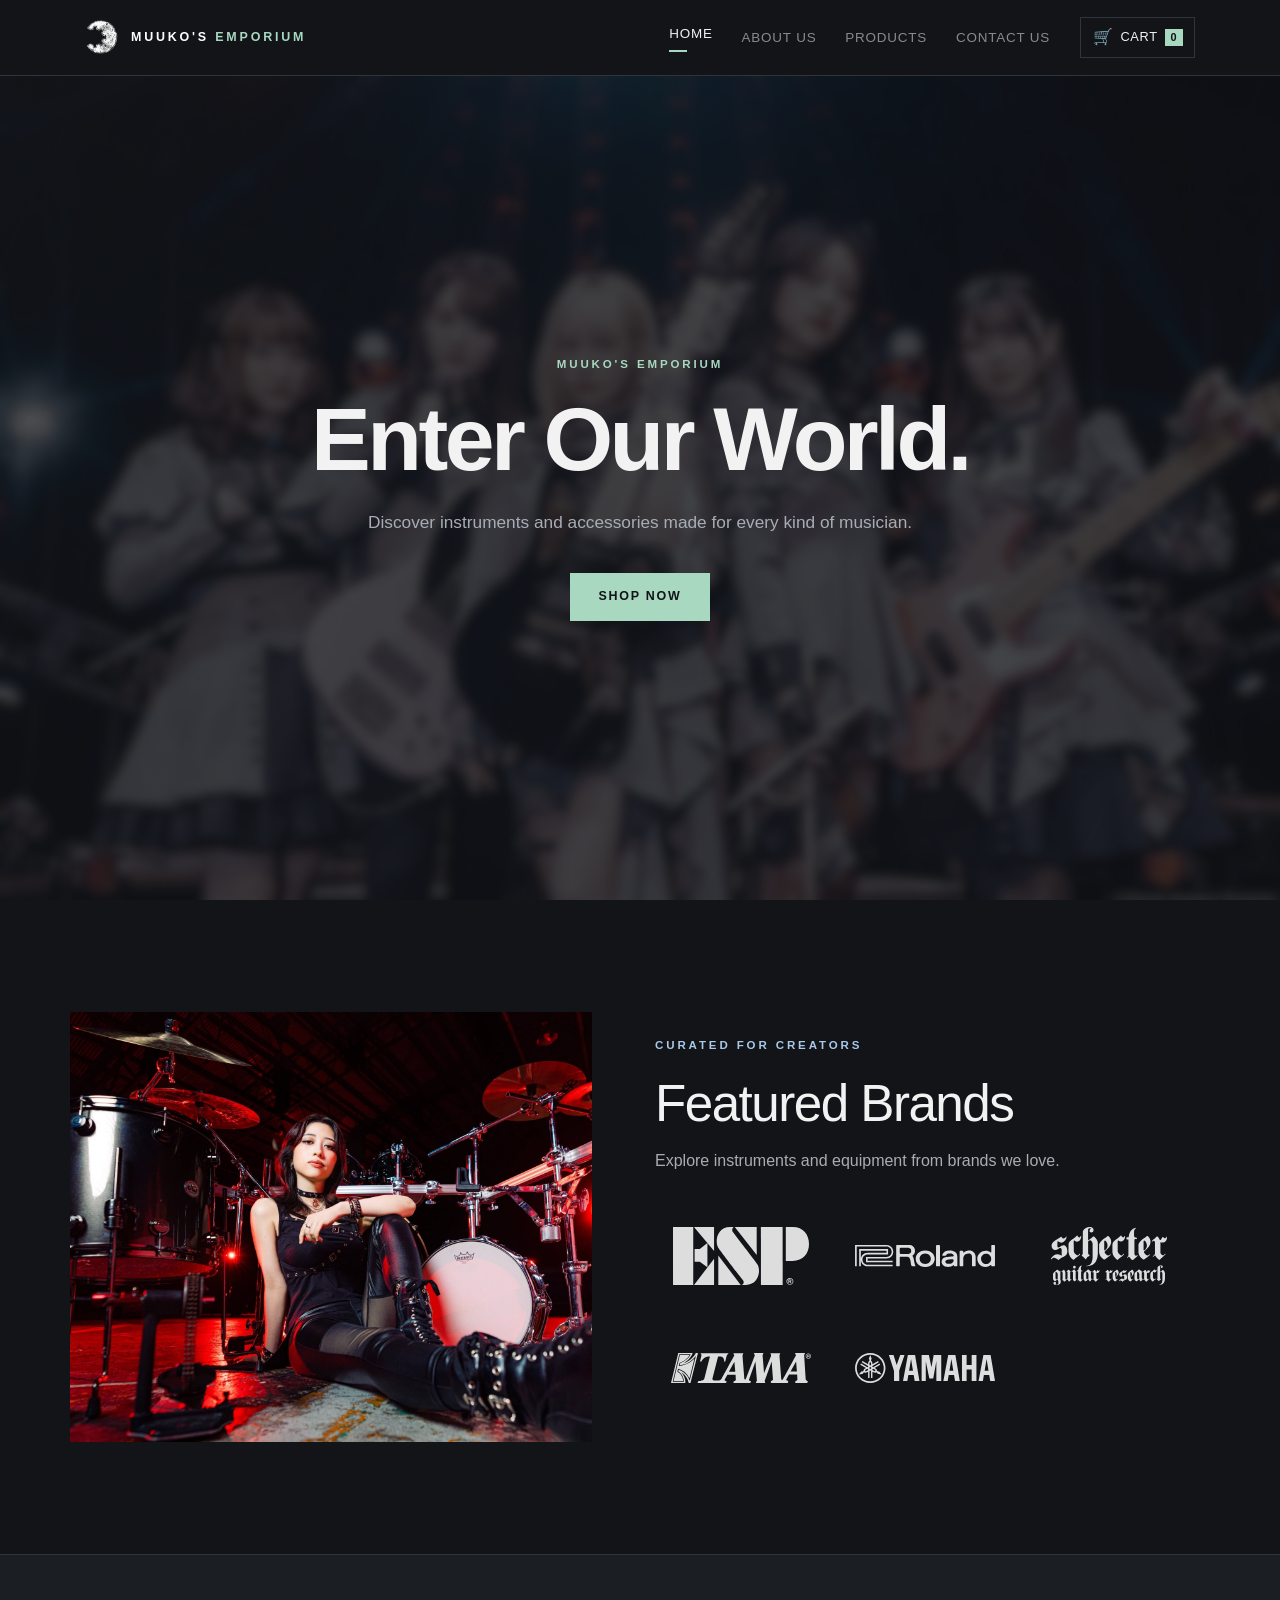
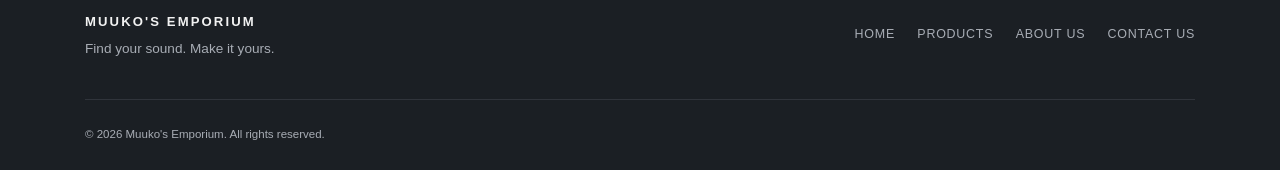
==== index.html @ d989ffe2 "Test build Uploading test build to be presented tomorrow, still unpolished in many aspects" ====
<!DOCTYPE html>
<html lang="en">
<head>
    <meta charset="UTF-8">
    <meta name="viewport" content="width=device-width, initial-scale=1.0">
    <meta name="description" content="Muuko's Emporium: instruments and accessories for every kind of musician.">
    <title>Muuko's Emporium | Enter Our World</title>
    <link rel="icon" type="image/png" href="media/muukosemporiumlogo.png">
    <link rel="stylesheet" href="bootstrap/css/bootstrap.min.css">
    <link rel="stylesheet" href="css/styles.css">
</head>
<body>
    <header class="site-header">
        <nav class="navbar navbar-expand-lg navbar-dark site-navbar" aria-label="Main navigation">
            <div class="container">
                <a class="navbar-brand brand-lockup" href="index.html" aria-label="Muuko's Emporium home">
                    <img class="brand-mark" src="media/muukosemporiumlogo.png" alt="Muuko's Emporium logo">
                    <span class="brand-name">MUUKO'S <span>EMPORIUM</span></span>
                </a>

                <button class="navbar-toggler" type="button" data-toggle="collapse" data-target="#mainNavigation"
                    aria-controls="mainNavigation" aria-expanded="false" aria-label="Toggle navigation">
                    <span class="navbar-toggler-icon"></span>
                </button>

                <div class="collapse navbar-collapse" id="mainNavigation">
                    <ul class="navbar-nav ml-auto align-items-lg-center">
                        <li class="nav-item active">
                            <a class="nav-link" href="index.html" aria-current="page">Home</a>
                        </li>
                        <li class="nav-item">
                            <a class="nav-link" href="pages/about.html">About Us</a>
                        </li>
                        <li class="nav-item">
                            <a class="nav-link" href="pages/products.html">Products</a>
                        </li>
                        <li class="nav-item">
                            <a class="nav-link" href="pages/contact.html">Contact Us</a>
                        </li>
                        <li class="nav-item ml-lg-3">
                            <button class="cart-button" type="button" data-bs-toggle="offcanvas" data-bs-target="#cartOffcanvas" aria-controls="cartOffcanvas" aria-label="Shopping cart, 0 items">
                                <span class="cart-icon" aria-hidden="true">&#128722;</span>
                                <span>Cart</span>
                                <span class="cart-count" aria-hidden="true">0</span>
                            </button>
                        </li>
                    </ul>
                </div>
            </div>
        </nav>
    </header>

    <main>
        <section class="hero-section" aria-labelledby="hero-heading">
            <div class="hero-overlay"></div>
            <div class="container hero-content">
                <p class="eyebrow">MUUKO'S EMPORIUM</p>
                <h1 id="hero-heading">Enter Our World.</h1>
                <p class="hero-copy">Discover instruments and accessories made for every kind of musician.</p>
                <a class="btn btn-accent" href="pages/products.html">Shop Now</a>
            </div>
        </section>

        <section class="featured-section section-padding" aria-labelledby="featured-heading">
            <div class="container">
                <div class="row align-items-center">
                    <div class="col-lg-6 promo-column mb-5 mb-lg-0">
                        <img class="promo-image" src="media/banners/promoimage.jpg" alt="Muuko's Emporium promotional feature">
                    </div>

                    <div class="col-lg-6">
                        <div class="brands-intro">
                            <p class="eyebrow accent-blue-text">CURATED FOR CREATORS</p>
                            <h2 id="featured-heading">Featured Brands</h2>
                            <p>Explore instruments and equipment from brands we love.</p>
                        </div>
                        <div class="brand-grid">
                            <a class="brand-card" href="pages/products.html?brand=ESP" aria-label="Explore ESP products">
                                <img class="brand-logo" src="media/logos/ESP_Logo.svg" alt="ESP">
                            </a>
                            <a class="brand-card" href="pages/products.html?brand=Roland" aria-label="Explore Roland products">
                                <img class="brand-logo" src="media/logos/Roland_Corporation_logo.svg" alt="Roland">
                            </a>
                            <a class="brand-card" href="pages/products.html?brand=Schecter" aria-label="Explore Schecter products">
                                <img class="brand-logo" src="media/logos/Schecter_Guitar_Research_logo.svg" alt="Schecter Guitar Research">
                            </a>
                            <a class="brand-card" href="pages/products.html?brand=Tama" aria-label="Explore Tama products">
                                <img class="brand-logo" src="media/logos/Tama_Drums_logo.svg" alt="Tama Drums">
                            </a>
                            <a class="brand-card" href="pages/products.html?brand=Yamaha" aria-label="Explore Yamaha products">
                                <img class="brand-logo" src="media/logos/Yamaha_logo.svg" alt="Yamaha">
                            </a>
                        </div>
                    </div>
                </div>
            </div>
        </section>
    </main>

    <footer class="site-footer">
        <div class="container">
            <div class="row align-items-center">
                <div class="col-md-5 mb-4 mb-md-0">
                    <p class="footer-brand">MUUKO'S EMPORIUM</p>
                    <p class="footer-tagline">Find your sound. Make it yours.</p>
                </div>
                <div class="col-md-7">
                    <nav class="footer-nav" aria-label="Footer navigation">
                        <a href="index.html">Home</a>
                        <a href="pages/products.html">Products</a>
                        <a href="pages/about.html">About Us</a>
                        <a href="pages/contact.html">Contact Us</a>
                    </nav>
                </div>
            </div>
            <div class="footer-bottom">
                <small>&copy; 2026 Muuko's Emporium. All rights reserved.</small>
            </div>
        </div>
    </footer>

    <div class="offcanvas offcanvas-end cart-offcanvas" tabindex="-1" id="cartOffcanvas" aria-labelledby="cartOffcanvasLabel">
        <div class="offcanvas-header">
            <h2 class="offcanvas-title" id="cartOffcanvasLabel">YOUR CART</h2>
            <button type="button" class="btn-close btn-close-white" data-bs-dismiss="offcanvas" aria-label="Close"></button>
        </div>
        <div class="offcanvas-body cart-offcanvas-body">
            <div id="cart-items" class="cart-items"></div>
            <div id="cart-summary" class="cart-summary"></div>
        </div>
    </div>

    <script src="js/cart.js"></script>
    <script src="js/script.js"></script>
</body>
</html>
---- css/styles.css ----
:root {
	--bg-primary: #121418;
	--bg-secondary: #1B1F24;
	--accent-green: #A8D8C0;
	--accent-blue: #A8C8E8;
	--text-primary: #F2F2F2;
	--text-secondary: #A8ADB5;
	--border: #30343B;
	--warning: #D98282;
}

html {
	scroll-behavior: smooth;
	scrollbar-color: rgba(168, 200, 232, 0.45) rgba(18, 20, 24, 0.35);
	scrollbar-width: thin;
}

body {
	background: var(--bg-primary);
	color: var(--text-primary);
	font-family: "Segoe UI", Arial, sans-serif;
	line-height: 1.6;
}

html::-webkit-scrollbar,
body::-webkit-scrollbar,
.cart-items::-webkit-scrollbar,
.offcanvas-body::-webkit-scrollbar {
	width: 10px;
	height: 10px;
}

html::-webkit-scrollbar-track,
body::-webkit-scrollbar-track,
.cart-items::-webkit-scrollbar-track,
.offcanvas-body::-webkit-scrollbar-track {
	background: rgba(18, 20, 24, 0.7);
}

html::-webkit-scrollbar-thumb,
body::-webkit-scrollbar-thumb,
.cart-items::-webkit-scrollbar-thumb,
.offcanvas-body::-webkit-scrollbar-thumb {
	background: rgba(168, 200, 232, 0.35);
	border: 2px solid rgba(18, 20, 24, 0.85);
	border-radius: 999px;
}

html::-webkit-scrollbar-thumb:hover,
body::-webkit-scrollbar-thumb:hover,
.cart-items::-webkit-scrollbar-thumb:hover,
.offcanvas-body::-webkit-scrollbar-thumb:hover {
	background: rgba(168, 216, 192, 0.55);
}

a {
	color: inherit;
	transition: color 180ms ease, border-color 180ms ease, background-color 180ms ease, transform 180ms ease;
}

a:hover {
	color: var(--accent-green);
	text-decoration: none;
}

.site-navbar {
	background: rgba(18, 20, 24, 0.97);
	border-bottom: 1px solid var(--border);
	min-height: 76px;
	padding: 0.75rem 0;
}

.brand-lockup {
	align-items: center;
	display: inline-flex;
	gap: 0.75rem;
	letter-spacing: 0.14em;
	margin-right: 2rem;
}

.brand-mark {
	display: block;
	height: 34px;
	object-fit: contain;
	width: 34px;
}

.brand-name {
	font-size: 0.78rem;
	font-weight: 700;
	white-space: nowrap;
}

.brand-name span {
	color: var(--accent-green);
}

.site-navbar .nav-link {
	color: var(--text-secondary);
	font-size: 0.84rem;
	letter-spacing: 0.06em;
	padding-left: 0.9rem !important;
	padding-right: 0.9rem !important;
	text-transform: uppercase;
}

.site-navbar .nav-item.active .nav-link,
.site-navbar .nav-link:hover,
.site-navbar .nav-link:focus {
	color: var(--text-primary);
}

.site-navbar .nav-item.active .nav-link::after {
	background: var(--accent-green);
	content: "";
	display: block;
	height: 2px;
	margin-top: 0.3rem;
	width: 18px;
}

.cart-button {
	align-items: center;
	border: 1px solid var(--border);
	display: inline-flex;
	font-size: 0.8rem;
	gap: 0.45rem;
	letter-spacing: 0.05em;
	padding: 0.55rem 0.7rem;
	text-transform: uppercase;
}

.cart-button:hover,
.cart-button:focus {
	border-color: var(--accent-green);
	color: var(--accent-green);
}

.cart-icon {
	font-size: 1rem;
	line-height: 1;
}

.cart-count {
	background: var(--accent-green);
	color: var(--bg-primary);
	font-size: 0.68rem;
	font-weight: 700;
	line-height: 1;
	min-width: 18px;
	padding: 0.22rem 0.25rem;
	text-align: center;
}

.hero-section {
	align-items: center;
	background-color: var(--bg-secondary);
	background-image: url("../media/banners/herosection.jpg");
	background-position: center;
	background-size: cover;
	display: flex;
	min-height: calc(100vh - 76px);
	overflow: hidden;
	position: relative;
}

.hero-section::before {
	background: linear-gradient(135deg, rgba(168, 216, 192, 0.06), transparent 45%), repeating-linear-gradient(115deg, transparent 0, transparent 80px, rgba(242, 242, 242, 0.025) 81px, transparent 82px);
	content: "";
	inset: 0;
	position: absolute;
}

.hero-overlay {
	background: rgba(18, 20, 24, 0.72);
	inset: 0;
	position: absolute;
}

.hero-content {
	padding-bottom: 7rem;
	padding-top: 7rem;
	position: relative;
	text-align: center;
	z-index: 1;
}

.eyebrow {
	color: var(--accent-green);
	font-size: 0.72rem;
	font-weight: 700;
	letter-spacing: 0.25em;
	margin-bottom: 1.35rem;
}

.accent-blue-text {
	color: var(--accent-blue);
}

.hero-content h1 {
	font-size: clamp(3rem, 7vw, 6.2rem);
	font-weight: 700;
	letter-spacing: -0.04em;
	line-height: 1;
	margin-bottom: 1.5rem;
}

.hero-copy {
	color: var(--text-secondary);
	font-size: 1.08rem;
	margin: 0 auto 2.25rem;
	max-width: 35rem;
}

.btn-accent {
	background: var(--accent-green);
	border: 1px solid var(--accent-green);
	border-radius: 0;
	color: var(--bg-primary);
	font-size: 0.78rem;
	font-weight: 700;
	letter-spacing: 0.14em;
	padding: 0.85rem 1.7rem;
	text-transform: uppercase;
}

.btn-accent:hover,
.btn-accent:focus {
	background: transparent;
	color: var(--accent-green);
}

.section-padding {
	padding-bottom: 7rem;
	padding-top: 7rem;
}

.featured-section {
	background: var(--bg-primary);
}

.promo-column {
	padding-left: 0;
	padding-right: 3rem;
}

.promo-image {
	display: block;
	height: 100%;
	min-height: 430px;
	object-fit: cover;
	width: 100%;
}

.brands-intro h2 {
	font-size: clamp(2rem, 4vw, 3.3rem);
	letter-spacing: -0.03em;
	line-height: 1.1;
	margin-bottom: 1rem;
}

.brands-intro > p:last-child {
	color: var(--text-secondary);
	margin-bottom: 2rem;
	max-width: 28rem;
}

.brand-grid {
	display: grid;
	gap: 0.75rem;
	grid-template-columns: repeat(3, 1fr);
}

.brand-card {
	align-items: center;
	display: flex;
	justify-content: center;
	min-height: 100px;
	padding: 1rem;
}

.brand-card:hover,
.brand-card:focus {
	background: rgba(168, 216, 192, 0.06);
	transform: translateY(-2px);
}

.brand-logo {
	filter: brightness(0) invert(1);
	max-height: 58px;
	max-width: 100%;
	opacity: 0.86;
	transition: opacity 180ms ease, transform 180ms ease;
}

.brand-card:hover .brand-logo,
.brand-card:focus .brand-logo {
	opacity: 1;
	transform: scale(1.04);
}

.site-footer {
	background: var(--bg-secondary);
	border-top: 1px solid var(--border);
	color: var(--text-secondary);
	padding: 3.5rem 0 1.5rem;
}

.footer-brand {
	color: var(--text-primary);
	font-size: 0.82rem;
	font-weight: 700;
	letter-spacing: 0.16em;
	margin-bottom: 0.35rem;
}

.footer-tagline {
	font-size: 0.85rem;
	margin: 0;
}

.footer-nav {
	display: flex;
	flex-wrap: wrap;
	gap: 1.4rem;
	justify-content: flex-end;
}

.footer-nav a {
	font-size: 0.78rem;
	letter-spacing: 0.06em;
	text-transform: uppercase;
}

.footer-bottom {
	border-top: 1px solid var(--border);
	margin-top: 2.5rem;
	padding-top: 1.25rem;
}

.footer-bottom small {
	font-size: 0.72rem;
}

@media (max-width: 991.98px) {
	.site-navbar .navbar-collapse {
		border-top: 1px solid var(--border);
		margin-top: 0.75rem;
		padding-top: 0.75rem;
	}

	.site-navbar .nav-item.ml-lg-3 {
		margin-top: 0.65rem;
	}

	.cart-button {
		display: inline-flex;
	}

	.hero-section {
		min-height: 650px;
	}
}

@media (max-width: 575.98px) {
	.brand-name {
		font-size: 0.68rem;
	}

	.hero-content {
		padding-bottom: 5rem;
		padding-top: 5rem;
	}

	.hero-content h1 {
		font-size: 3.35rem;
	}

	.hero-copy {
		font-size: 0.96rem;
	}

	.section-padding {
		padding-bottom: 4.5rem;
		padding-top: 4.5rem;
	}

	.promo-column {
		padding-right: 15px;
	}

	.promo-image {
		min-height: 280px;
	}

	.brand-grid {
		grid-template-columns: repeat(2, 1fr);
	}

	.footer-nav {
		justify-content: flex-start;
	}
}

body {
	overflow-x: hidden;
}

.page-heading {
	background-position: center;
	background-size: cover;
	border-bottom: 1px solid var(--border);
	min-height: 360px;
	padding: 0;
	position: relative;
}

.page-heading::before {
	background: linear-gradient(90deg, rgba(18, 20, 24, 0.82), rgba(18, 20, 24, 0.45));
	content: "";
	inset: 0;
	position: absolute;
}

.page-heading-content {
	align-items: flex-start;
	display: flex;
	flex-direction: column;
	justify-content: center;
	min-height: 360px;
	position: relative;
	z-index: 1;
}

.about-banner {
	background-image: url("../media/banners/aboutusbanner.jpg");
}

.contact-banner {
	background-image: url("../media/banners/contactusbanner.jpg");
}

.products-banner {
	background-image: url("../media/banners/productsbanner.jpg");
}

.page-heading .eyebrow {
	margin-bottom: 1rem;
	position: relative;
	z-index: 1;
}

.page-heading h1 {
	font-size: clamp(2.75rem, 7vw, 5rem);
	letter-spacing: -0.04em;
	line-height: 1;
	margin-bottom: 1rem;
	text-transform: uppercase;
	position: relative;
	z-index: 1;
}

.page-heading p:last-child {
	color: var(--text-primary);
	font-size: 1.05rem;
	margin: 0;
	position: relative;
	z-index: 1;
}

.about-layout,
.contact-layout {
	display: grid;
	gap: 2.5rem;
	grid-template-columns: repeat(2, minmax(0, 1fr));
	align-items: stretch;
}

.about-image-wrap {
	background: var(--bg-secondary);
	border: 1px solid var(--border);
	overflow: hidden;
	position: relative;
}

.about-image-wrap img {
	display: block;
	height: 100%;
	min-height: 540px;
	object-fit: cover;
	width: 100%;
}

.about-copy {
	display: flex;
	flex-direction: column;
	gap: 2rem;
}

.about-block {
	padding-bottom: 0.35rem;
}

.about-block h2 {
	color: var(--text-primary);
	font-size: clamp(1.55rem, 3vw, 2.2rem);
	letter-spacing: -0.03em;
	line-height: 1.15;
	margin: 0 0 0.85rem;
	text-transform: uppercase;
}

.about-block p:last-child,
.contact-detail-group p,
.contact-support p {
	color: var(--text-secondary);
	margin: 0;
}

.about-cta {
	margin-top: 0.75rem;
}

.cta-line {
	color: var(--accent-green);
	font-size: 1.08rem;
	letter-spacing: 0.04em;
	margin: 0 0 1.2rem;
	text-transform: none;
}

.contact-card {
	background: var(--bg-secondary);
	border: 1px solid var(--border);
	padding: 2rem;
}

.contact-panel-header {
	margin-bottom: 1.8rem;
}

.contact-panel-header h2 {
	font-size: clamp(1.7rem, 3vw, 2.3rem);
	letter-spacing: -0.03em;
	line-height: 1.2;
	margin: 0;
	text-transform: uppercase;
}

.contact-detail-group {
	margin-bottom: 1.8rem;
}

.contact-detail-group h3 {
	color: var(--accent-blue);
	font-size: 0.78rem;
	letter-spacing: 0.14em;
	margin: 0 0 0.7rem;
	text-transform: uppercase;
}

.contact-detail-group p + p {
	margin-top: 0.75rem;
}

.contact-support {
	background: rgba(168, 216, 192, 0.06);
	border: 1px solid rgba(168, 216, 192, 0.25);
	padding: 1rem 1.15rem;
}

.contact-form {
	display: flex;
	flex-direction: column;
	gap: 1.25rem;
}

.form-group {
	display: flex;
	flex-direction: column;
	gap: 0.5rem;
}

.contact-form label {
	color: var(--text-secondary);
	font-size: 0.72rem;
	letter-spacing: 0.14em;
	text-transform: uppercase;
}

.contact-form input,
.contact-form select,
.contact-form textarea {
	background: rgba(18, 20, 24, 0.8);
	border: 1px solid var(--border);
	border-radius: 0;
	color: var(--text-primary);
	padding: 0.8rem 0.95rem;
	width: 100%;
}

.contact-form input:focus,
.contact-form select:focus,
.contact-form textarea:focus {
	background: rgba(18, 20, 24, 0.95);
	border-color: var(--accent-green);
	box-shadow: 0 0 0 0.2rem rgba(168, 216, 192, 0.12);
	outline: none;
}

.contact-form textarea {
	min-height: 170px;
	resize: vertical;
}

.form-status {
	border: 1px solid rgba(168, 216, 192, 0.3);
	background: rgba(168, 216, 192, 0.07);
	color: var(--text-primary);
	padding: 1rem 1.1rem;
}

.contact-page .btn-accent,
.about-page .btn-accent {
	display: inline-flex;
	justify-content: center;
}

.products-section,
.product-details-section {
	min-height: 48vh;
}

@media (max-width: 991.98px) {
	.about-layout,
	.contact-layout {
		grid-template-columns: 0.95fr 1.05fr;
	}
}

@media (max-width: 767.98px) {
	.about-layout,
	.contact-layout {
		grid-template-columns: 1fr;
	}

	.about-image-wrap img {
		min-height: 340px;
	}

	.contact-card {
		padding: 1.5rem;
	}
}

@media (max-width: 575.98px) {
	.page-heading {
		padding: 4rem 0 3rem;
	}

	.contact-form input,
	.contact-form select,
	.contact-form textarea {
		padding: 0.7rem 0.8rem;
	}
}

.cart-button {
	background: transparent;
	color: var(--text-primary);
}

.cart-offcanvas {
	background: var(--bg-secondary);
	border-left: 1px solid var(--border);
	display: flex;
	flex-direction: column;
	width: min(430px, 100vw);
}

.offcanvas-backdrop {
	background: rgba(10, 12, 15, 0.7);
	inset: 0;
	opacity: 0;
	position: fixed;
	transition: opacity 180ms ease;
	visibility: hidden;
	z-index: 1040;
}

.offcanvas-backdrop.show {
	opacity: 1;
	visibility: visible;
}

.cart-offcanvas {
	position: fixed;
	right: 0;
	top: 0;
	bottom: 0;
	transform: translateX(110%);
	transition: transform 220ms ease;
	z-index: 1050;
}

.cart-offcanvas.show {
	transform: translateX(0);
}

.offcanvas-header {
	align-items: center;
	border-bottom: 1px solid var(--border);
	padding: 1.2rem 1.25rem;
}

.offcanvas-title {
	font-size: 0.8rem;
	letter-spacing: 0.18em;
	margin: 0;
	text-transform: uppercase;
}

.offcanvas-body {
	padding: 0 1.25rem 1.25rem;
}

.cart-offcanvas-body {
	display: flex;
	flex: 1;
	flex-direction: column;
	gap: 1rem;
	height: 100%;
	min-height: 0;
	overflow: hidden;
}

.cart-items {
	display: flex;
	flex: 1 1 auto;
	flex-direction: column;
	gap: 0.25rem;
	min-height: 0;
	overflow-y: auto;
	padding-right: 0.15rem;
}

.cart-item {
	border-bottom: 1px solid var(--border);
	display: grid;
	gap: 0.8rem;
	grid-template-columns: 72px minmax(0, 1fr);
	padding: 1rem 0;
}

.cart-item-image {
	background: #f2f2f2;
	border: 1px solid var(--border);
	height: 72px;
	object-fit: cover;
	width: 72px;
}

.cart-item-content {
	min-width: 0;
}

.cart-item-brand {
	color: var(--accent-blue);
	font-size: 0.62rem;
	letter-spacing: 0.12em;
	margin: 0 0 0.3rem;
	text-transform: uppercase;
}

.cart-item h3 {
	font-size: 0.95rem;
	line-height: 1.35;
	margin: 0;
}

.cart-item-price,
.cart-item-subtotal {
	color: var(--text-primary);
	font-weight: 600;
	margin: 0.5rem 0 0;
}

.cart-item-controls {
	align-items: center;
	display: flex;
	flex-wrap: wrap;
	gap: 0.8rem;
	justify-content: space-between;
	margin-top: 0.8rem;
}

.cart-quantity-picker {
	align-items: center;
	border: 1px solid var(--border);
	display: inline-flex;
	overflow: hidden;
}

.qty-button {
	background: transparent;
	border: 0;
	color: var(--text-primary);
	font-size: 1.1rem;
	padding: 0.4rem 0.7rem;
}

.qty-button:hover,
.qty-button:focus {
	background: rgba(168, 216, 192, 0.08);
	color: var(--accent-green);
}

.qty-value {
	border-left: 1px solid var(--border);
	border-right: 1px solid var(--border);
	min-width: 42px;
	padding: 0.4rem 0.6rem;
	text-align: center;
}

.cart-remove-button {
	background: transparent;
	border: 0;
	color: var(--warning);
	font-size: 0.75rem;
	letter-spacing: 0.08em;
	padding: 0;
	text-transform: uppercase;
}

.cart-summary {
	border-top: 1px solid var(--border);
	flex-shrink: 0;
	margin-top: auto;
	padding-top: 1rem;
	position: sticky;
	bottom: 0;
	background: var(--bg-secondary);
}

.cart-summary-row {
	align-items: center;
	display: flex;
	justify-content: space-between;
	margin-bottom: 1rem;
}

.cart-summary-row span {
	color: var(--text-secondary);
	letter-spacing: 0.08em;
	text-transform: uppercase;
}

.cart-summary-row strong {
	color: var(--text-primary);
	font-size: 1.2rem;
}

.cart-actions {
	display: flex;
	flex-direction: column;
	gap: 0.75rem;
}

.cart-clear-button,
.cart-checkout-button {
	width: 100%;
}

.cart-status-message {
	color: var(--accent-blue);
	font-size: 0.8rem;
	margin: 0.85rem 0 0;
	min-height: 1.2rem;
}

.cart-empty-state {
	display: flex;
	flex-direction: column;
	gap: 1rem;
	justify-content: center;
	min-height: 270px;
	text-align: center;
}

.cart-empty-title {
	color: var(--text-primary);
	font-size: 1.1rem;
	margin: 0;
}

.filter-panel {
	background: var(--bg-secondary);
	border: 1px solid var(--border);
	padding: 1.5rem;
	position: sticky;
	top: 1rem;
}

.filter-heading h2 {
	font-size: 1.5rem;
	letter-spacing: -0.02em;
	margin-bottom: 1.5rem;
}

.filter-panel label {
	color: var(--text-secondary);
	display: block;
	font-size: 0.72rem;
	font-weight: 700;
	letter-spacing: 0.12em;
	margin-bottom: 0.5rem;
	text-transform: uppercase;
}

.filter-panel .form-control {
	background: var(--bg-primary);
	border: 1px solid var(--border);
	border-radius: 0;
	color: var(--text-primary);
	font-size: 0.9rem;
	min-height: 42px;
}

.filter-panel .form-control:focus {
	border-color: var(--accent-green);
	box-shadow: 0 0 0 1px var(--accent-green);
}

.filter-panel select option {
	background: var(--bg-primary);
}

.btn-outline-accent {
	border: 1px solid var(--accent-green);
	border-radius: 0;
	color: var(--accent-green);
	font-size: 0.75rem;
	font-weight: 700;
	letter-spacing: 0.12em;
	padding: 0.75rem 1rem;
	text-transform: uppercase;
}

.btn-outline-accent:hover,
.btn-outline-accent:focus {
	background: var(--accent-green);
	color: var(--bg-primary);
}

.products-toolbar {
	border-bottom: 1px solid var(--border);
	margin-bottom: 1.5rem;
	padding-bottom: 0.8rem;
}

.products-toolbar p {
	color: var(--text-secondary);
	font-size: 0.8rem;
	letter-spacing: 0.08em;
	margin: 0;
	text-transform: uppercase;
}

.product-grid {
	display: grid;
	gap: 1.25rem;
	grid-template-columns: repeat(3, minmax(0, 1fr));
}

.product-card-shell {
	position: relative;
}

.product-card {
	background: var(--bg-secondary);
	border: 1px solid var(--border);
	display: flex;
	flex-direction: column;
	min-width: 0;
}

.product-card:hover,
.product-card:focus {
	border-color: var(--accent-green);
	color: var(--text-primary);
	transform: translateY(-3px);
}

.product-card-action {
	background: var(--accent-green);
	border: 1px solid var(--accent-green);
	bottom: 0.9rem;
	color: var(--bg-primary);
	font-size: 0.7rem;
	font-weight: 700;
	letter-spacing: 0.12em;
	padding: 0.6rem 0.8rem;
	position: absolute;
	right: 0.9rem;
	text-transform: uppercase;
}

.product-card-action:hover,
.product-card-action:focus {
	background: transparent;
	color: var(--accent-green);
}

.product-image-wrap {
	align-items: center;
	background: #f2f2f2;
	display: flex;
	height: 220px;
	justify-content: center;
	overflow: hidden;
}

.product-image {
	height: 100%;
	max-width: 100%;
	object-fit: contain;
	width: 100%;
}

.product-card-body {
	display: flex;
	flex: 1;
	flex-direction: column;
	padding: 1.15rem;
}

.product-brand {
	color: var(--accent-blue);
	font-size: 0.68rem;
	font-weight: 700;
	letter-spacing: 0.15em;
	margin-bottom: 0.45rem;
	text-transform: uppercase;
}

.product-card h2 {
	font-size: 1rem;
	line-height: 1.35;
	margin-bottom: 0.55rem;
}

.product-type {
	color: var(--text-secondary);
	font-size: 0.82rem;
	margin-bottom: 1rem;
}

.product-price,
.product-detail-price {
	color: var(--accent-green);
	font-size: 1.05rem;
	font-weight: 700;
	margin: auto 0 0;
}

.empty-state {
	border: 1px dashed var(--border);
	grid-column: 1 / -1;
	padding: 4rem 1.5rem;
	text-align: center;
}

.empty-state h1,
.empty-state h2 {
	font-size: 1.5rem;
	margin-bottom: 0.75rem;
}

.empty-state p,
.loading-message {
	color: var(--text-secondary);
	margin-bottom: 1.5rem;
}

.product-details-section {
	background: var(--bg-primary);
}

.back-link {
	color: var(--text-secondary);
	display: inline-block;
	font-size: 0.78rem;
	letter-spacing: 0.08em;
	margin-bottom: 2.5rem;
	text-transform: uppercase;
}

.product-detail-layout {
	display: grid;
	gap: 4rem;
	grid-template-columns: minmax(0, 1fr) minmax(0, 1fr);
}

.product-detail-image-wrap {
	align-items: center;
	background: #f2f2f2;
	display: flex;
	justify-content: center;
	min-height: 500px;
}

.product-detail-image {
	max-height: 500px;
	max-width: 100%;
	object-fit: contain;
}

.product-detail-copy {
	align-self: center;
}

.product-detail-copy h1 {
	font-size: clamp(2.2rem, 5vw, 4rem);
	letter-spacing: -0.04em;
	line-height: 1.05;
	margin-bottom: 1.5rem;
}

.product-meta {
	display: flex;
	flex-wrap: wrap;
	gap: 0.6rem;
	margin-bottom: 1.5rem;
}

.product-meta span {
	border-left: 2px solid var(--accent-blue);
	color: var(--text-secondary);
	font-size: 0.8rem;
	padding-left: 0.65rem;
}

.product-detail-price {
	font-size: 1.6rem;
	margin-bottom: 2.5rem;
}

.product-description {
	border-top: 1px solid var(--border);
	margin-bottom: 2rem;
	padding-top: 1.5rem;
}

.product-description h2 {
	font-size: 0.8rem;
	letter-spacing: 0.15em;
	margin-bottom: 0.75rem;
	text-transform: uppercase;
}

.product-description p {
	color: var(--text-secondary);
	margin: 0;
}

.details-empty {
	margin: 2rem auto;
	max-width: 38rem;
}

@media (max-width: 991.98px) {
	.filter-panel {
		position: static;
	}

	.product-grid {
		grid-template-columns: repeat(2, minmax(0, 1fr));
	}

	.product-detail-layout {
		gap: 2.5rem;
	}
}

@media (max-width: 575.98px) {
	.page-heading {
		padding: 4rem 0 3rem;
	}

	.product-grid {
		grid-template-columns: 1fr;
	}

	.product-detail-layout {
		grid-template-columns: 1fr;
	}

	.product-detail-image-wrap {
		min-height: 300px;
	}

	.product-detail-image {
		max-height: 300px;
	}
}
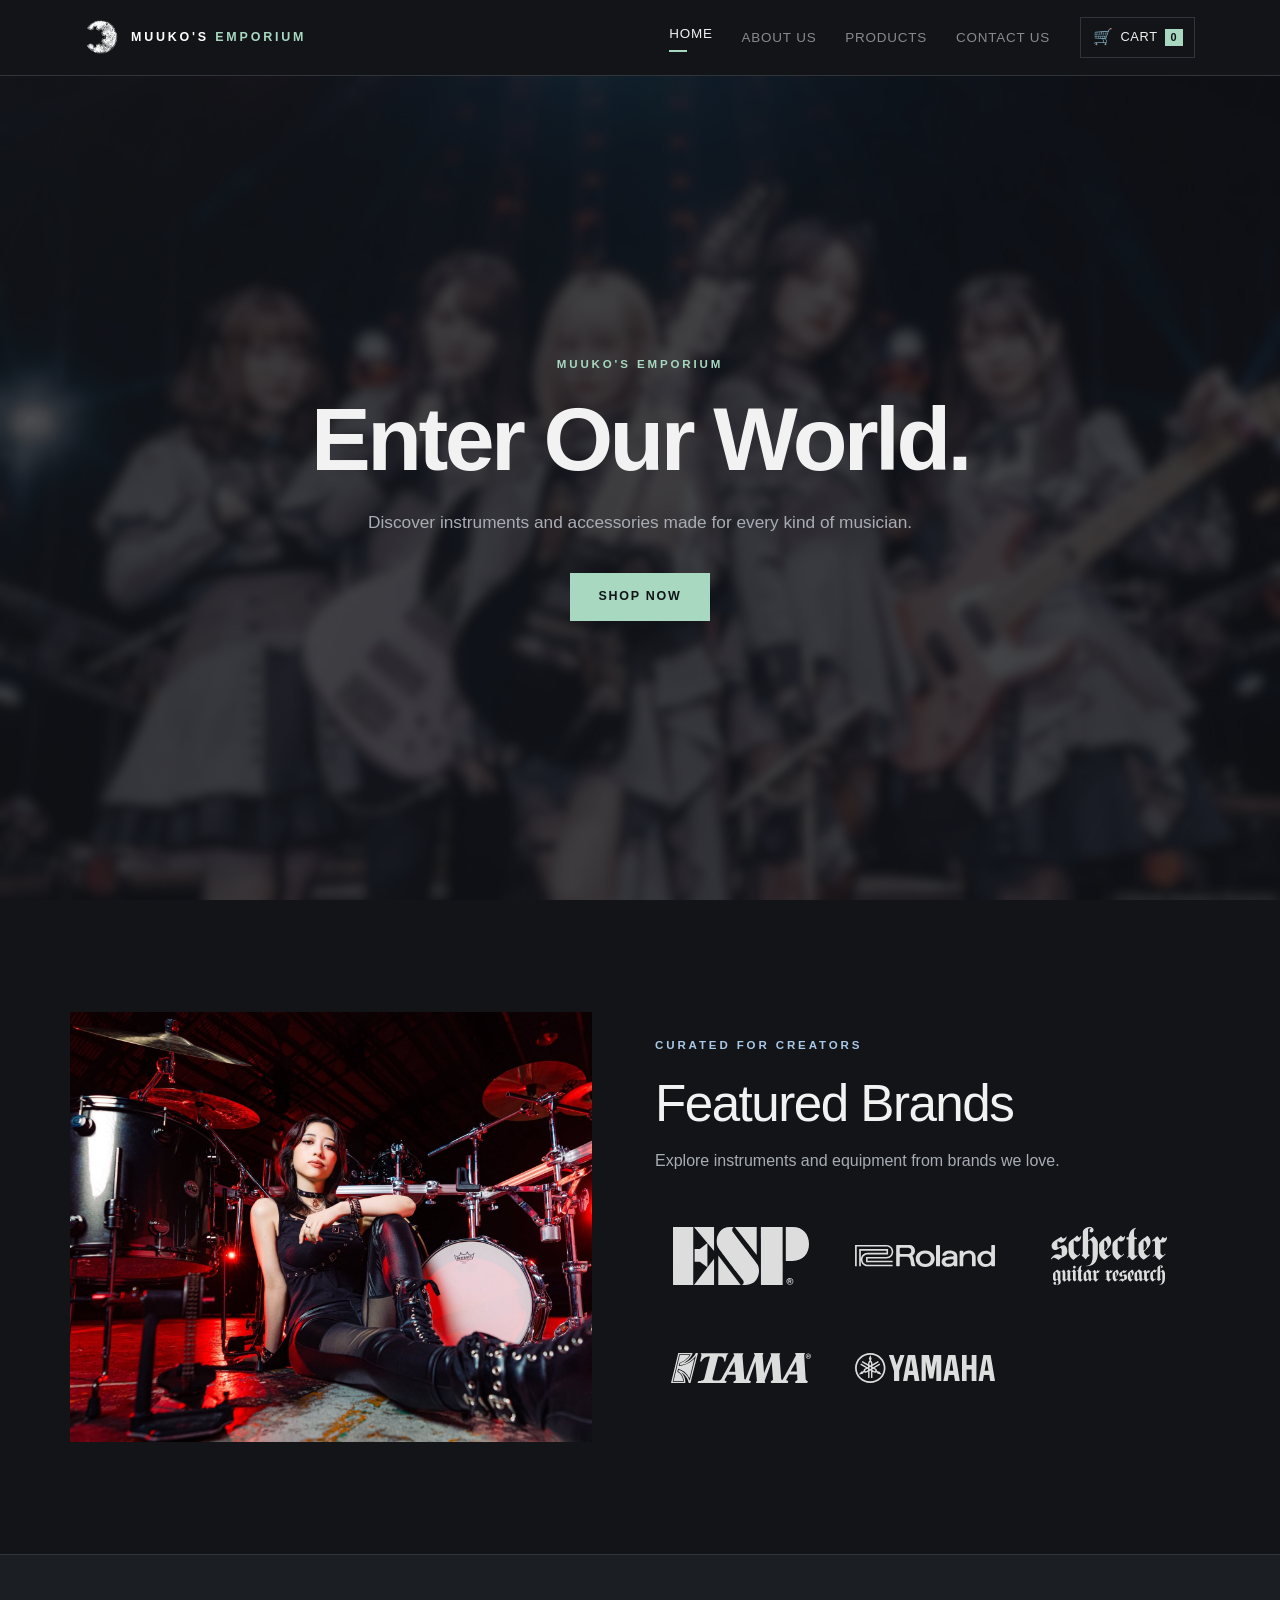
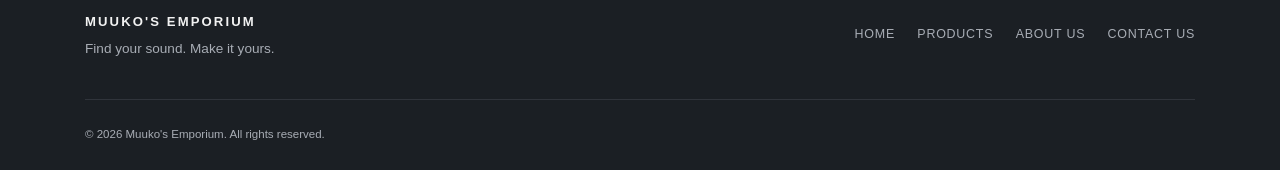
==== commit 887b2059: "Polished build for presentation later Added animations, more styling, descriptions for all products," ====
--- a/index.html
+++ b/index.html
@@ -6,10 +6,19 @@
     <meta name="description" content="Muuko's Emporium: instruments and accessories for every kind of musician.">
     <title>Muuko's Emporium | Enter Our World</title>
     <link rel="icon" type="image/png" href="media/muukosemporiumlogo.png">
+    <script>document.documentElement.classList.add('is-loading');</script>
     <link rel="stylesheet" href="bootstrap/css/bootstrap.min.css">
     <link rel="stylesheet" href="css/styles.css">
 </head>
 <body>
+    <div class="page-loader" id="page-loader" role="status" aria-live="polite" aria-label="Loading Muuko's Emporium">
+        <div class="page-loader-content">
+            <img src="media/muukosemporiumlogo.png" alt="" class="page-loader-logo">
+            <span class="page-loader-indicator" aria-hidden="true"></span>
+            <p>Preparing your sound...</p>
+        </div>
+    </div>
+
     <header class="site-header">
         <nav class="navbar navbar-expand-lg navbar-dark site-navbar" aria-label="Main navigation">
             <div class="container">
--- a/css/styles.css
+++ b/css/styles.css
@@ -22,6 +22,73 @@
 	line-height: 1.6;
 }
 
+html.is-loading body > :not(.page-loader) {
+	visibility: hidden;
+}
+
+.page-loader {
+	align-items: center;
+	background: var(--bg-primary);
+	display: grid;
+	inset: 0;
+	justify-items: center;
+	opacity: 0;
+	position: fixed;
+	transition: opacity 320ms ease, visibility 320ms ease;
+	visibility: hidden;
+	z-index: 2000;
+}
+
+html.is-loading .page-loader {
+	opacity: 1;
+	visibility: visible;
+}
+
+.page-loader-content {
+	align-items: center;
+	display: flex;
+	flex-direction: column;
+	gap: 1.1rem;
+	text-align: center;
+}
+
+.page-loader-logo {
+	height: 58px;
+	object-fit: contain;
+	width: 58px;
+}
+
+.page-loader-indicator {
+	animation: page-loader-spin 900ms linear infinite;
+	border: 2px solid var(--border);
+	border-right-color: var(--accent-green);
+	border-top-color: var(--accent-blue);
+	height: 26px;
+	width: 26px;
+}
+
+.page-loader-content p {
+	color: var(--text-secondary);
+	font-size: 0.72rem;
+	letter-spacing: 0.16em;
+	margin: 0;
+	text-transform: uppercase;
+}
+
+@keyframes page-loader-spin {
+	to {
+		transform: rotate(360deg);
+	}
+}
+
+@media (prefers-reduced-motion: reduce) {
+	.page-loader,
+	.page-loader-indicator {
+		animation: none;
+		transition: none;
+	}
+}
+
 html::-webkit-scrollbar,
 body::-webkit-scrollbar,
 .cart-items::-webkit-scrollbar,
@@ -932,8 +999,27 @@
 	box-shadow: 0 0 0 1px var(--accent-green);
 }
 
-.filter-panel select option {
+.filter-panel select.form-control {
+	appearance: none;
+	background-image: linear-gradient(45deg, transparent 50%, var(--accent-green) 50%), linear-gradient(135deg, var(--accent-green) 50%, transparent 50%);
+	background-position: calc(100% - 17px) 18px, calc(100% - 12px) 18px;
+	background-repeat: no-repeat;
+	background-size: 5px 5px;
+	cursor: pointer;
+	padding-right: 2.5rem;
+}
+
+.filter-panel select.form-control:hover {
+	border-color: var(--accent-blue);
+}
+
+.filter-panel select.form-control:focus {
+	background-image: linear-gradient(45deg, transparent 50%, var(--accent-green) 50%), linear-gradient(135deg, var(--accent-green) 50%, transparent 50%);
+}
+
+.filter-panel select.form-control option {
 	background: var(--bg-primary);
+	color: var(--text-primary);
 }
 
 .btn-outline-accent {
@@ -975,6 +1061,12 @@
 
 .product-card-shell {
 	position: relative;
+	transition: transform 180ms ease;
+}
+
+.product-card-shell:hover,
+.product-card-shell:focus-within {
+	transform: translateY(-3px);
 }
 
 .product-card {
@@ -989,7 +1081,10 @@
 .product-card:focus {
 	border-color: var(--accent-green);
 	color: var(--text-primary);
-	transform: translateY(-3px);
+}
+
+.product-card-shell:focus-within .product-card {
+	border-color: var(--accent-green);
 }
 
 .product-card-action {
